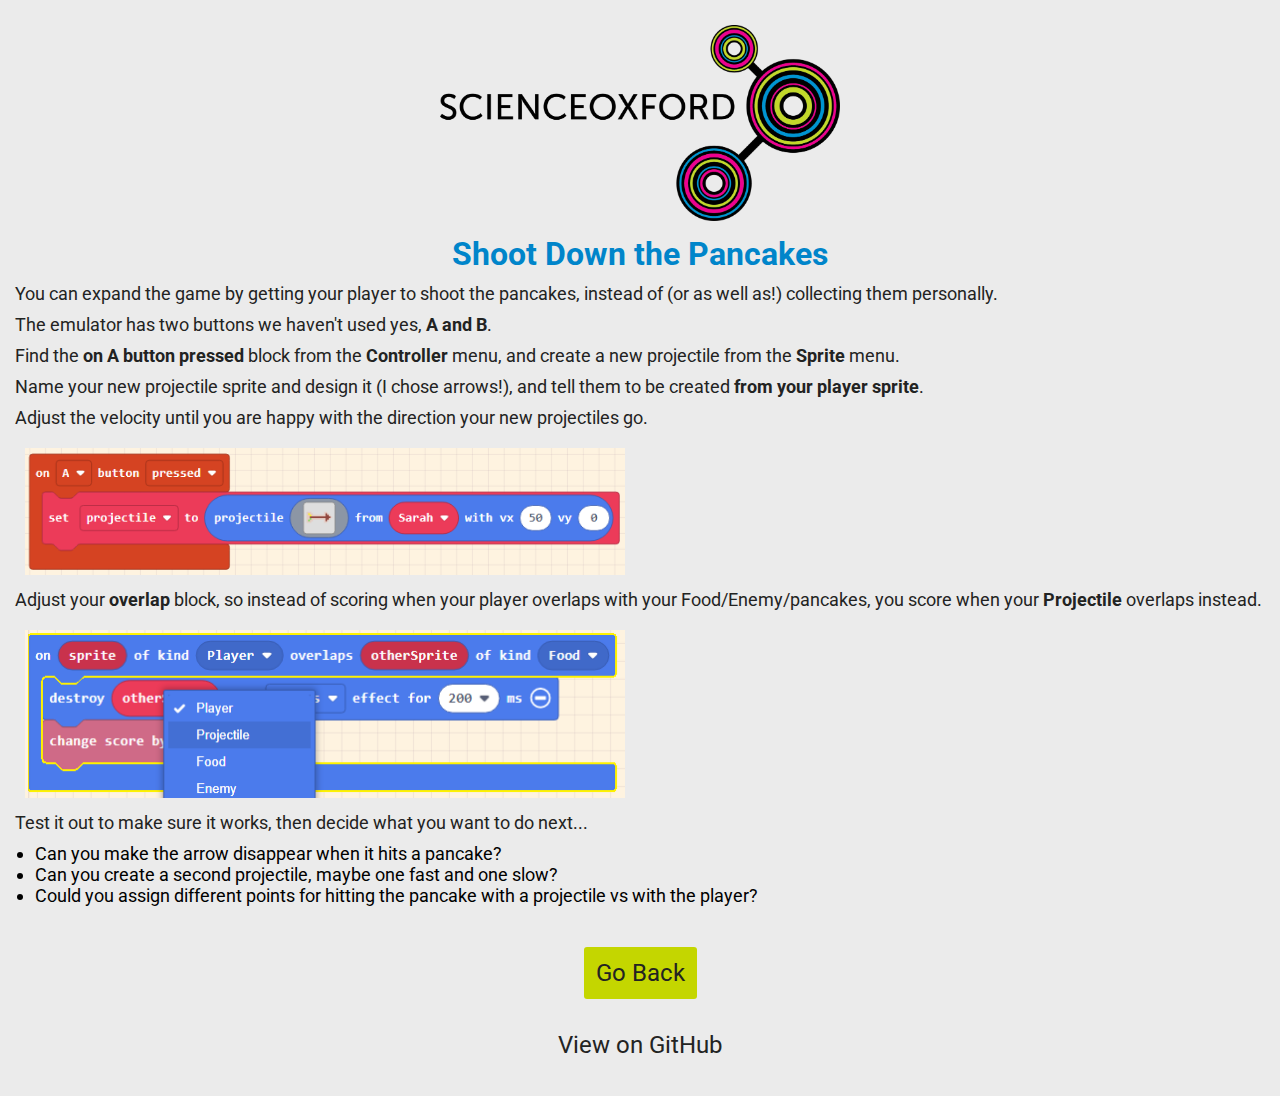
==== following.html @ 7215bafb "docs: add moving enemy extension" ====
<!DOCTYPE html>
<html>

<head>
  <title>Game On!</title>
  <link rel="stylesheet" type="text/css" href="style.css">
  <link href="https://fonts.googleapis.com/css?family=Roboto|Roboto+Mono&display=swap" rel="stylesheet">
  <meta name="viewport" content="width=device-width, initial-scale=1">
</head>

<body>
  <header>
    <a href="https://scienceoxford.com" target="_blank"><img src=".\images\so_logo.png" alt="Science Oxford Logo" width="400px" height="auto"></a>
    <h1>Shoot Down the Pancakes</h1>
  </header>

  <div id="set-up" class="left">
    <p>You can expand the game by getting your player to shoot the pancakes, instead of (or as well as!) collecting them personally.</p>
    <p>The emulator has two buttons we haven't used yes, <strong>A and B</strong>.</p>
    <p>Find the <strong>on A button pressed</strong> block from the <strong>Controller</strong> menu, and create a new projectile from the <strong>Sprite</strong> menu.</p>
    <p>Name your new projectile sprite and design it (I chose arrows!), and tell them to be created <strong>from your player sprite</strong>.</p>
    <p>Adjust the velocity until you are happy with the direction your new projectiles go.</p>
    <img src=".\images\1-projectile-on-A.PNG" alt="Screenshot of blocks - on A button pressed, set projectile to projectile from mySprite with vx 50 vy 0" width="600px" height="auto">
    <br>
    <p>Adjust your <strong>overlap</strong> block, so instead of scoring when your player overlaps with your Food/Enemy/pancakes, you score when your <strong>Projectile</strong> overlaps instead.</p>
    <img src=".\images\2-score-on-projectile.PNG" alt="Screenshot of blocks - on sprite of kind Projectile overlaps otherSprite of kind Food, destroy otherSprite, change score by 1" width="600px" height="auto">
    <br>
    <p>Test it out to make sure it works, then decide what you want to do next...</p>
    <ul>
      <li>Can you make the arrow disappear when it hits a pancake?</li>
      <li>Can you create a second projectile, maybe one fast and one slow?</li>
      <li>Could you assign different points for hitting the pancake with a projectile vs with the player?</li>
    </ul>
    <br>
  </div>

  <nav class="links bg_green">
    <a href="index.html">Go Back</a>
  </nav>

  <footer class="links">
    <a href="https://github.com/ScienceOxford/game-on" target="_blank">View on GitHub</a>
  </footer>

</body>

</html>
---- style.css ----
* {
  box-sizing: border-box;
  margin: 0;
  padding: 0;
  font-size: 18px;
}

img {
  max-width: 100%;
  height: auto;
  margin: 10px;
}

body {
  background-color: rgb(235, 235, 235);
  font-family: "Roboto";
  text-align: center;
  font-size: 16px;
  margin: 5px;
  padding: 10px;
  min-width: 300px;
}

h1 {
  color: rgb(0, 133, 202);
  font-size: 32px;
  margin-bottom: 10px;
}

h3 {
  color: rgb(232, 119, 34);
  font-size: 24px;
  margin-bottom: 10px;
}

h4 {
  color: rgb(30, 144, 255);
  font-size: 22px;
  margin-bottom: 10px;
}

h5 {
  color: rgb(227, 0, 141);
  font-size: 22px;
  margin-bottom: 10px;
}

p {
  color: rgb(34, 35, 34);
  margin-bottom: 10px;
}

pre {
  font-family: "Roboto Mono";
  border: thin dashed darkgrey;
  border-radius: 5px;
  padding: 5px;
}

code {
  font-family: "Roboto Mono";
}

.left {
  text-align: left;
}

.bg_pink a {
  background-color: rgb(208, 0, 111);
}

.bg_green a {
  background-color: rgb(196, 214, 0);
}

.links a {
  color: rgb(34, 35, 34);
  font-size: 24px;
  border-radius: 3px;
  margin: 10px;
  padding: 12px;
  display: inline-block;
  text-decoration: none;
}

.debugging {
  background-color: rgb(249,217,194);
}

ul, ol {
  margin-left: 20px;
  margin-bottom: 10px;
}

table {
  text-align: center;
  border-spacing: 15px;
  font-family: "Roboto Mono";
}
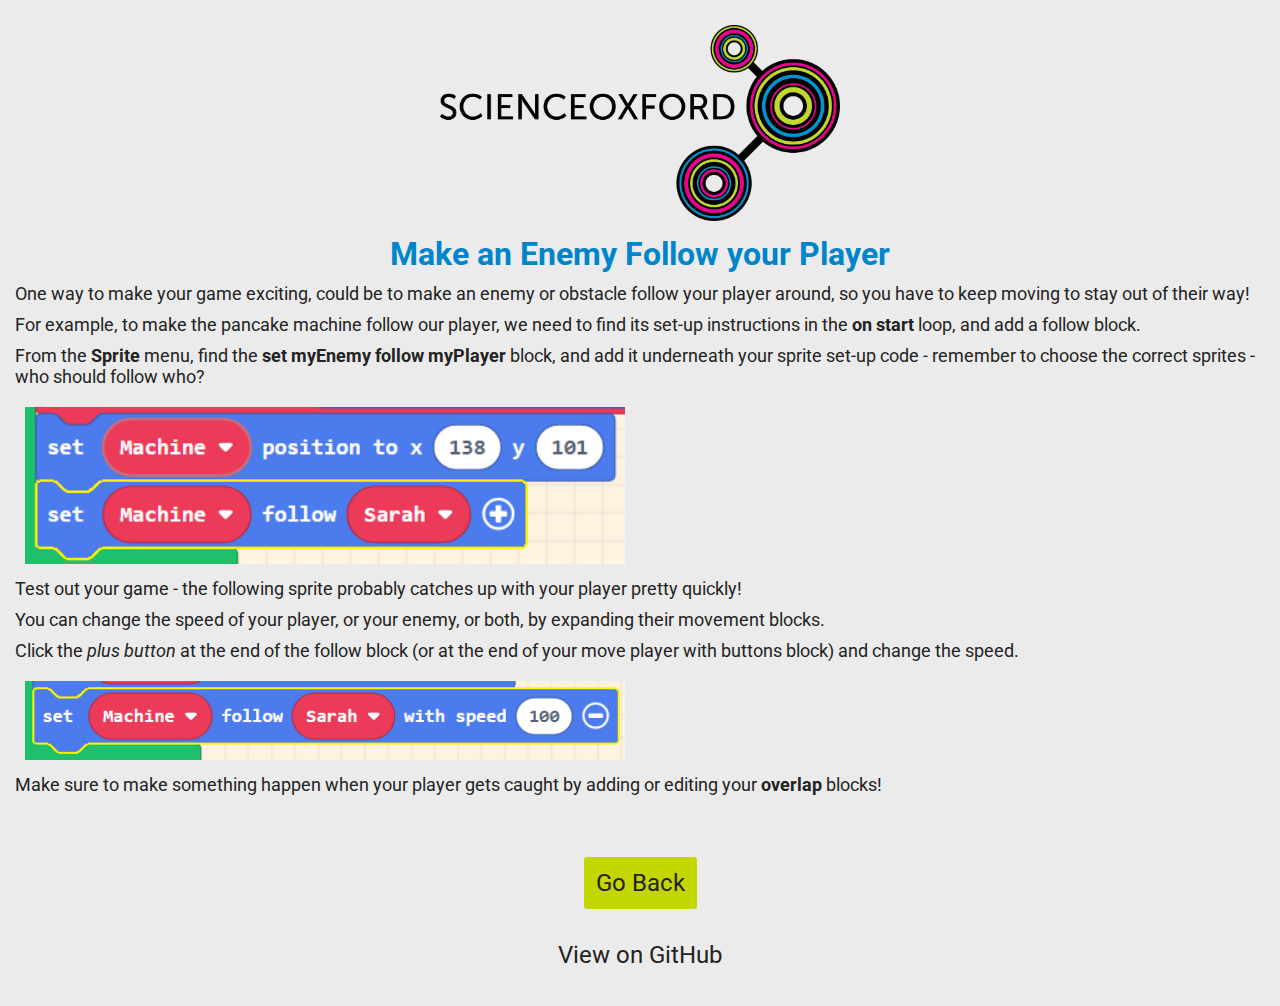
==== commit 97df707f: "docs: add following extension" ====
--- a/following.html
+++ b/following.html
@@ -11,26 +11,22 @@
 <body>
   <header>
     <a href="https://scienceoxford.com" target="_blank"><img src=".\images\so_logo.png" alt="Science Oxford Logo" width="400px" height="auto"></a>
-    <h1>Shoot Down the Pancakes</h1>
+    <h1>Make an Enemy Follow your Player</h1>
   </header>
 
   <div id="set-up" class="left">
-    <p>You can expand the game by getting your player to shoot the pancakes, instead of (or as well as!) collecting them personally.</p>
-    <p>The emulator has two buttons we haven't used yes, <strong>A and B</strong>.</p>
-    <p>Find the <strong>on A button pressed</strong> block from the <strong>Controller</strong> menu, and create a new projectile from the <strong>Sprite</strong> menu.</p>
-    <p>Name your new projectile sprite and design it (I chose arrows!), and tell them to be created <strong>from your player sprite</strong>.</p>
-    <p>Adjust the velocity until you are happy with the direction your new projectiles go.</p>
-    <img src=".\images\1-projectile-on-A.PNG" alt="Screenshot of blocks - on A button pressed, set projectile to projectile from mySprite with vx 50 vy 0" width="600px" height="auto">
+    <p>One way to make your game exciting, could be to make an enemy or obstacle follow your player around, so you have to keep moving to stay out of their way!</p>
+    <p>For example, to make the pancake machine follow our player, we need to find its set-up instructions in the <strong>on start</strong> loop, and add a follow block.</p>
+    <p>From the <strong>Sprite</strong> menu, find the <strong>set myEnemy follow myPlayer</strong> block, and add it underneath your sprite set-up code - remember to choose the correct sprites - who should follow who?</p>
+    <img src=".\images\1-follow.PNG" alt="Screenshot of blocks - set Machine position to x 138 y 101, set Machine follow Sarah" width="600px" height="auto">
     <br>
-    <p>Adjust your <strong>overlap</strong> block, so instead of scoring when your player overlaps with your Food/Enemy/pancakes, you score when your <strong>Projectile</strong> overlaps instead.</p>
-    <img src=".\images\2-score-on-projectile.PNG" alt="Screenshot of blocks - on sprite of kind Projectile overlaps otherSprite of kind Food, destroy otherSprite, change score by 1" width="600px" height="auto">
+    <p>Test out your game - the following sprite probably catches up with your player pretty quickly!</p>
+    <p>You can change the speed of your player, or your enemy, or both, by expanding their movement blocks.</p>
+    <p>Click the <em>plus button</em> at the end of the follow block (or at the end of your move player with buttons block) and change the speed.</p>
+    <img src=".\images\2-follow-speed.PNG" alt="Screenshot of blocks - set Machine follow Sarah with speed 100" width="600px" height="auto">
     <br>
-    <p>Test it out to make sure it works, then decide what you want to do next...</p>
-    <ul>
-      <li>Can you make the arrow disappear when it hits a pancake?</li>
-      <li>Can you create a second projectile, maybe one fast and one slow?</li>
-      <li>Could you assign different points for hitting the pancake with a projectile vs with the player?</li>
-    </ul>
+    <p>Make sure to make something happen when your player gets caught by adding or editing your <strong>overlap</strong> blocks!</p>
+    <br>
     <br>
   </div>
 
